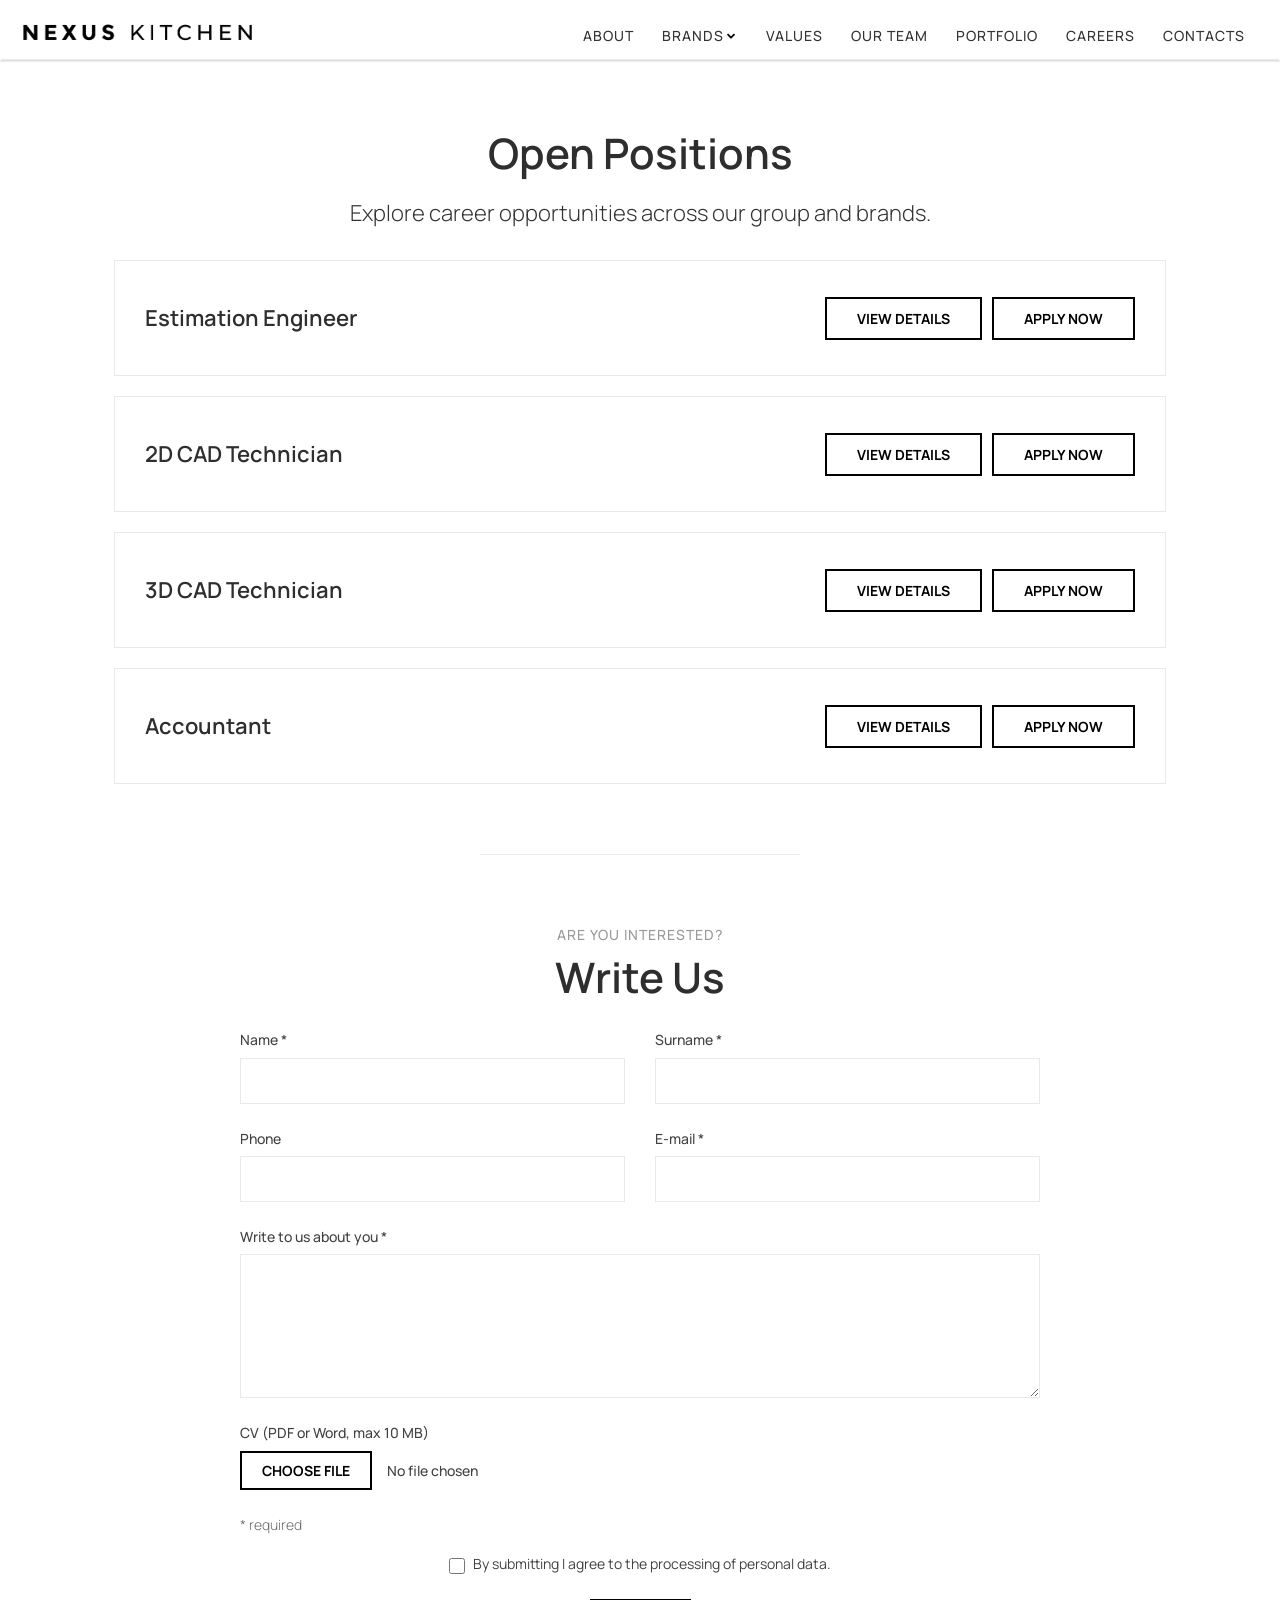
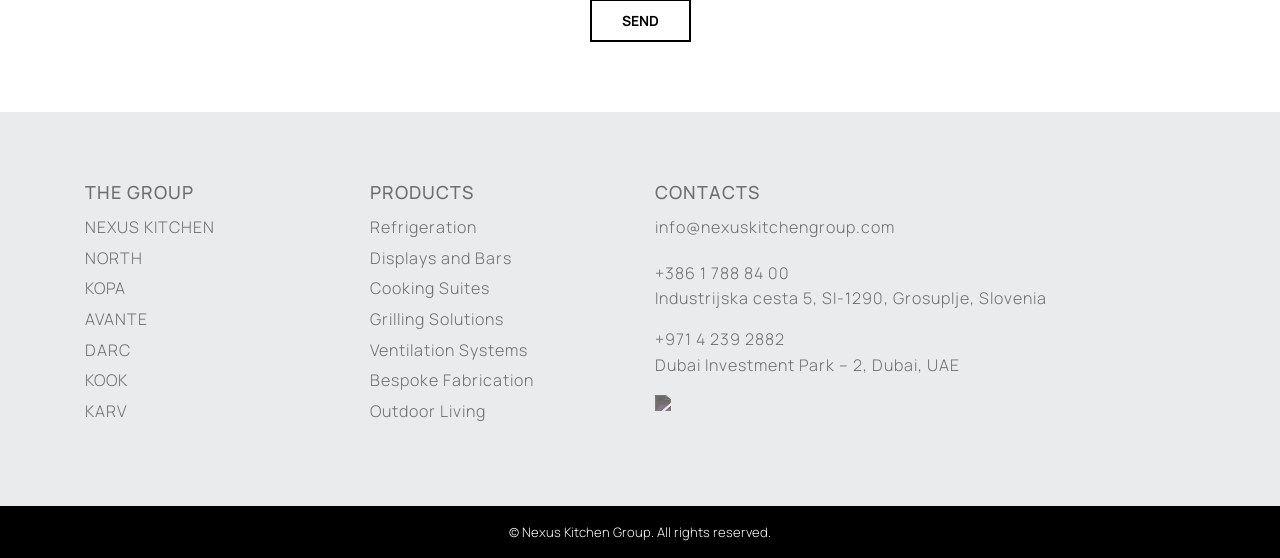
==== career.html @ b84b5b7f "Move open positions and the application form to career.html The home page keeps only the "Build Your" ====
<!DOCTYPE html>
<html lang="en">

<head>
  <meta charset="utf-8" />
  <meta name="viewport" content="width=device-width, initial-scale=1" />
  <meta name="format-detection" content="telephone=no">
  <title>Careers – Nexus Kitchen Group</title>
  <link rel="icon" type="image/x-icon" href="/favicon.ico">
  <link rel="icon" type="image/png" sizes="32x32" href="/favicon-32x32.png">
  <link rel="icon" type="image/png" sizes="192x192" href="/favicon-192x192.png">
  <link rel="apple-touch-icon" href="/apple-touch-icon.png">

  <link rel="stylesheet" href="css/styles-en.css">
  <link rel="stylesheet" href="css/index.css">
  <link rel="stylesheet" href="css/navbar.css">
  <link rel="stylesheet" href="css/career.css">

  <link rel="preconnect" href="https://fonts.googleapis.com">
  <link rel="preconnect" href="https://fonts.gstatic.com" crossorigin>
  <link href="https://fonts.googleapis.com/css2?family=Manrope:wght@200..800&display=swap" rel="stylesheet">
  <link href='https://unpkg.com/boxicons@2.0.7/css/boxicons.min.css' rel='stylesheet'>
  <link rel="stylesheet" href="https://cdnjs.cloudflare.com/ajax/libs/font-awesome/6.4.0/css/all.min.css">

</head>

<body>

  <nav>
    <div class="navbar">

      <div class="logo"><a href="index.html"><img class="main-logo" src="src/logo-n.png"></a></div>
      <i class='bx bx-menu'></i>
      <div class="nav-links">
        <div class="sidebar-logo">
          <span class="logo"><img src="src/logo-n.png" width="200px"></span>
          <i class='bx bx-x'></i>
        </div>
        <ul class="links align-center">
          <li><a href="index.html#about">ABOUT</a></li>
          <li>
            <a href="#" class="">BRANDS</a>
            <i class='bx bxs-chevron-down js-arrow arrow '></i>
            <ul class="js-sub-menu sub-menu">
              <li><a href="index.html#brands">OVERVIEW</a></li>
              <li><a href="index.html#north-card">NORTH</a></li>
              <li><a href="index.html#kopa-card">KOPA</a></li>
              <li><a href="index.html#avante-card">AVANTE</a></li>
              <li><a href="index.html#darc-card">DARC</a></li>
              <li><a href="index.html#kook-card">KOOK</a></li>
              <li><a href="index.html#karv-card">KARV</a></li>
            </ul>
          </li>
          <li><a href="index.html#values">VALUES</a></li>
          <li><a href="index.html#expertise">OUR TEAM</a></li>
          <li><a href="index.html#portfolio">PORTFOLIO</a></li>
          <li><a href="career.html">CAREERS</a></li>
          <li><a href="#contact">CONTACTS</a></li>
        </ul>
      </div>
    </div>
  </nav>

  <!-- Open Positions and the Write Us form; the jobs are listed in js/career.js -->
  <main class="career-page career-page--standalone">

    <div class="empty-space light"></div>

    <!-- OPEN POSITIONS -->
    <section id="openings" class="career-section">
      <h2 class="section-title">Open Positions</h2>
      <p class="details-paragraph">Explore career opportunities across our group and brands.</p>

      <div id="career-jobs"></div>
    </section>

    <div class="line-container">
      <div class="line-divider"></div>
    </div>
    <div class="empty-space light"></div>

    <!-- APPLICATION FORM
      Sent by FormSubmit (formsubmit.co, free), which emails each application, CV attached, to the address
      in "action". The very first submission only triggers a confirmation email to that address; nothing is
      delivered until someone clicks the link in it. Attachments are capped at 10 MB in total.
      js/career.js sends it in the background to FormSubmit's /ajax/ address, so the visitor stays here and
      sees the popup below instead of FormSubmit's own "Thanks!" page. "action" is still the fallback. -->
    <section id="contactform" class="career-section">
      <div class="career-job__tag">Are you interested?</div>
      <h2 class="section-title career-form__title">Write Us</h2>

      <dialog id="career-form-sent" class="career-form__sent">
        <h3 class="career-form__sent-title">Thank you for your application.</h3>
        <p>We have received your message and will get back to you as soon as possible.</p>
        <form method="dialog">
          <button class="brand-details-button">Close</button>
        </form>
      </dialog>
      <p id="career-form-error" class="career-form__error" hidden></p>

      <form class="career-form" action="https://formsubmit.co/info@nexuskitchengroup.com" method="POST"
        enctype="multipart/form-data">
        <input type="hidden" name="_subject" id="career-form-subject" value="New career application – Nexus Kitchen Group">
        <!-- Set by the job's "Apply Now" button; a visitor who scrolls here directly sends the default. -->
        <input type="hidden" name="Position" id="career-form-position" value="General application">
        <input type="hidden" name="_template" value="table">
        <input type="text" name="_honey" class="career-form__honey" tabindex="-1" autocomplete="off">

        <label>Name *
          <input type="text" name="Name" required>
        </label>
        <label>Surname *
          <input type="text" name="Surname" required>
        </label>
        <label>Phone
          <input type="tel" name="Phone">
        </label>
        <label>E-mail *
          <input type="email" name="email" required>
        </label>
        <label class="career-form__wide">Write to us about you *
          <textarea name="About" rows="6" required></textarea>
        </label>
        <label class="career-form__wide">CV (PDF or Word, max 10 MB)
          <input type="file" name="attachment" accept=".pdf,.doc,.docx">
        </label>

        <p class="career-form__wide career-form__note">* required</p>

        <label class="career-form__wide career-form__consent">
          <input type="checkbox" name="Consent" value="Agreed to the processing of personal data" required>
          By submitting I agree to the processing of personal data.
        </label>

        <div class="career-form__wide career-form__actions">
          <button type="submit" class="brand-details-button">Send</button>
        </div>
      </form>
    </section>

    <div class="empty-space light"></div>
  </main>

  <!-- FOOTER -->
  <footer id="contact">
    <div class="footer-wrapper">
      <div class="container">
        <div class="row">
          <div class="col-sm-12 col-xs-12">

            <div class="col-md-3 col-sm-4 col-xs-12">
              <ul class="footer-column">
                <li class="collapsible">
                  <span class="main">The group</span>
                  <i class="icon-plus"></i>
                  <i class="icon-minus"></i>
                  <ul class="block-content">
                    <li><a href="index.html#brands">NEXUS KITCHEN</a></li>
                    <li><a href="https://northrefrigeration.com/" target="_blank">NORTH</a></li>
                    <li><a href="https://www.kopaoven.com/" target="_blank">KOPA</a></li>
                    <li><a href="https://avanteuae.com/" target="_blank">AVANTE</a></li>
                    <li><a href="https://www.darcrefrigeration.com/" target="_blank">DARC</a></li>
                    <li><a href="https://kookpro.com/" target="_blank">KOOK</a></li>
                    <li><a href="https://karvoutdoorliving.com/" target="_blank">KARV</a></li>
                  </ul>
                </li>
              </ul>
            </div>

            <div class="col-md-3 col-sm-4 col-xs-12">
              <ul class="footer-column">
                <li class="collapsible">
                  <span class="main">Products</span>
                  <i class="icon-plus"></i>
                  <i class="icon-minus"></i>
                  <ul class="block-content">
                    <li><a title="Refrigeration" href="index.html#north-card">Refrigeration</a></li>
                    <li><a title="Displays and Bars" href="index.html#darc-card">Displays
                        and
                        Bars</a></li>
                    <li><a title="Cooking Suites" href="index.html#kook-card">Cooking Suites</a></li>
                    <li><a title="Grilling Solutions" href="index.html#kopa-card">Grilling
                        Solutions</a></li>
                    <li><a title="Ventilation Systems" href="index.html#avante-card">Ventilation
                        Systems</a></li>
                    <li><a title="Bespoke Fabrication" href="index.html#kook-card">Bespoke
                        Fabrication</a></li>
                    <li><a title="Outdoor Living" href="index.html#karv-card">Outdoor
                        Living</a></li>

                  </ul>
                </li>
              </ul>
            </div>

            <div class="col-md-6 col-sm-4 col-xs-12">
              <ul class="footer-column">
                <li class="collapsible">
                  <span class="main">Contacts</span>
                  <i class="icon-plus"></i>
                  <i class="icon-minus"></i>
                  <ul class="block-content">
                    <li>
                      <a href="mailto:info@nexuskitchengroup.com">
                        info@nexuskitchengroup.com
                      </a>
                    </li>
                    <li style="padding-top: 20px;"><a class="contact-text" href="tel:+38617888400">+386 1 788 84 00</a>
                    </li>
                    <li style="padding: 0;">
                      <a class="contact-text" href="https://maps.app.goo.gl/wJq1i5UDvdAgU1df9">Industrijska cesta 5,
                        SI-1290, Grosuplje, Slovenia</a>
                    </li>
                    <li style="padding-top: 20px;"><a class="contact-text" href="tel:+97142392882">+971 4 239 2882</a>
                    </li>
                    <li style="padding: 0;">
                      <a class="contact-text" href="https://maps.app.goo.gl/CYjhQkg41fW6Kd7G8">Dubai Investment Park –
                        2, Dubai, UAE</a>
                    </li>
                    <li style="padding-top: 20px;">
                      <a href="https://www.linkedin.com/company/nexus-kitchen-group/" target="_blank" rel="noopener"
                        style="display: flex; width: fit-content;">

                        <img src="https://cdn.jsdelivr.net/npm/simple-icons@v9/icons/linkedin.svg" alt="LinkedIn" style="
        width: 20px !important; 
        height: 20px !important;
        object-fit: contain !important;
        filter: invert(0.60) !important;
      ">
                      </a>
                    </li>
                  </ul>
                </li>
              </ul>
            </div>

          </div>
        </div>
      </div>
    </div>
  </footer>

  <div class="under-footer">
    © Nexus Kitchen Group. All rights reserved.
  </div>
</body>

<script src="js/navbar.js"></script>
<script src="js/footer.js"></script>
<script src="js/career.js"></script>

</html>
---- css/index.css ----
@import url("https://fonts.googleapis.com/css2?family=Manrope:wght@200..800&display=swap");

/* ------------------- */
/* Variables & Globals */
/* ------------------- */
:root {
  --bg-dark: #1e2124;
  --black: #000000;
  --gray-dark: #424242;
  --white: #ffffff;
  --gray: #99999a;
  --content-max: 1100px;
  --side-gutter: 24px;
}

* {
  margin: 0;
  padding: 0;
  box-sizing: border-box;
}

html,
body {
  margin: 0;
  padding: 0;
  background: var(--white);
  color: #111;
  /* font-family: "Manrope", sans-serif; */
  font: 300 14px Manrope, sans-serif;
  line-height: 1.4;
}

a {
  text-decoration: none !important;
}

a:visited {
  color: inherit;
}

/* General Typography - Consolidated from later rules */
body h1,
body h2,
body h3 {
  color: #2e2e2e;
}

h1 {
  margin: 0 0 18px;
  font-weight: 400;
  font-size: 36px;
  line-height: 1.3;
  letter-spacing: 0.2px;
}

/* ------------------- */
/* Generic */
/* ------------------- */
.align-center {
  display: flex;
  align-items: center;
  justify-content: center;
}

.text-center {
  text-align: center;
}

/* ------------------- */
/* Header */
/* ------------------- */
header {
  background: var(--white);
  position: sticky;
  top: 0;
  z-index: 50;
  border-bottom: 1px solid rgba(0, 0, 0, 0.05);
}

.wrap {
  margin: 0 auto;
  padding: 0 20px;
  text-align: center;
}
/* 
.brandbar {
  display: flex;
  align-items: center;
  justify-content: left;
  height: 60px;
} */

/* .brandbar img.logo {
  height: 23px;
  width: auto;
  opacity: 0.95;
} */

/* ------------------- */
/* Hero Section */
/* ------------------- */
.hero {
  background: var(--black);
  text-align: center;
  overflow: hidden;
  margin-top: 60px;
}

.hero img.hero-img {
  width: 100%;
  object-fit: contain;
  object-position: top;
}

.hero-logos {
  display: flex;
  justify-content: space-evenly;
  align-items: center;
  gap: 0;
  flex-wrap: nowrap;
  background-image: url("../src/patterns-v2.webp");
  background-size: auto 100%;
  padding-bottom: 20px;
  padding-top: 20px;
  width: 100vw;
  background-repeat: repeat-x;
  height: 130px; /* TODO: hero-margin  */
}

@media(max-width: 800px){
  .hero-logos {
    height: 80px; /* TODO: hero-margin  */
  }
}

.hero-logos a{
  border: 0px;
}

@media(max-width:1200px){
  .hero-logos {
    padding-bottom: 10px;
    padding-top: 10px;
  }
}

.hero-logos .logo-box {
  display: flex;
  align-items: end;
  justify-content: center;
  border: 0px !important;
}

.hero-logos .logo-box:nth-child(5) {
  margin-right: -30px !important;
}

.hero-logos .logo-box img {
  max-width: 140px;
  object-fit: contain;
  display: block;
  opacity: 0.96;
}

/* ------------------- */
/* Intro Section */
/* ------------------- */
.intro {
  /* Merged properties from multiple definitions */
  background: #202125 !important;
  color: var(--white);
  padding: 0px 100px 0px !important;
  text-align: center;
  margin-top: -1px;
  position: relative;
  border: 0 !important;
  box-shadow: none !important;
  margin-bottom: 0 !important;
}

@media(max-width:1200px){
  .intro{
      padding: 0px 50px 0px !important;
  }
}

@media(max-width: 800px){
  .intro{
    padding: 0px 24px 0px !important;
  }
}

.intro::after {
  content: "";
  position: absolute;
  left: 0;
  right: 0;
  bottom: -1px;
  height: 1px;
  background: var(--bg-dark);
  pointer-events: none;
  display: block;
}

.intro h1,
.intro h2 {
  color: var(--white) !important; /* Override general h1/h2 color */
}

.intro h1 .hline {
  display: inline;
}

.lede {
  /* max-width: 980px; */
  font-weight: 300;
  color: #eaeaea;
  margin-top: 15px;
  margin-bottom: 30px;
  font-size: 22px;
  line-height: 34px;
}

/* ------------------- */
/* Brands Section & Cards */
/* ------------------- */
.brands {
  background: var(--white) !important;
  border-top: 0 !important;
  box-shadow: none !important;
  margin-top: -1px !important; /* Hides any sub-pixel seam */
}

.section-title {
  text-align: center;
  margin: 0 0 20px;
  font-size: 42px;
  font-weight: 600;
  color: #2e2e2e;
}

.section-title .mob-break {
  display: inline;
}

.cards {
  /* The flex property from the later rule is chosen */
  display: flex;
  flex-wrap: wrap;
  justify-content: center;
  text-align: left;
  gap: 0px 48px;
}

.card {
  /* Merged properties from multiple definitions */
  width: 28%;
  text-align: left;
}

.card .product-box {
  height: 240px;
  display: flex;
  align-items: end;
  justify-content: start;
  margin-bottom: 12px;
}

.card .product {
  width: 100%;
  height: auto;
  max-height: 100%;
  max-width: 100%;
  object-fit: contain;
  object-position: left;
}

.card p.desc,
.card .desc {
  margin: 0 0 20px;
  color: #444;
  font-size: 15px;
  line-height: 1.5;
  font-weight: 400;
  text-align: left;
}

.card .brand-lines {
  position: relative;
  margin-top: 6px;
  display: flex;
  flex-direction: column;
  gap: 4px;
  font-size: 14px;
  line-height: 1.55;
  font-weight: 400;
  color: #666666;
}

.card .brand-lines span {
  position: relative;
  display: block;
  margin: 0px 0;
  font-size: 15px;
  color: #6b6b6c;
  line-height: 1.4;
  font-weight: 400;
  letter-spacing: 0.8px;
}

.card-details {
  margin-top: 40px;
}

/* Final, consolidated style for brand bullets */
ul.brand-bullets {
  list-style: none !important;
  margin: 8px 0 0 !important;
  padding: 0 !important;
  text-align: left;
}

ul.brand-bullets li {
  position: relative !important;
  margin: 6px 0 !important;
  padding-left: 16px !important;
  font-size: 15px !important;
  color: #6b6b6c !important;
  line-height: 1.7 !important;
}

ul.brand-bullets li::marker {
  content: none !important;
}

ul.brand-bullets li::before {
  content: "" !important;
  position: absolute !important;
  left: 0 !important;
  top: 50% !important;
  width: 4px !important;
  height: 4px !important;
  border-radius: 50% !important;
  background: #9a9a9a !important;
  transform: translateY(-50%) !important;
}

/* ------------------- */
/* Expertise Section */
/* ------------------- */
.expertise {
  background: var(--bg-dark);
  color: var(--white);
  padding: 40px 0;
}

@media(max-width: 1400px){
  .expertise {
    padding: 20px 0px;
  }
}

@media(max-width: 800px){
  .expertise {
    padding: 1px 0px;
  }
}

.expertise .wrap {
  max-width: var(--content-max);
  margin: 0 auto;
  padding: 0 var(--side-gutter);
}

.expertise h2 {
  margin: 0 0 14px;
  font-size: 30px;
  font-weight: 450;
  color: var(--white) !important; /* Override general h2 color */
}



/* ------------------- */
/* Team Section */
/* ------------------- */
.team-section {
  color: #2e2e2e;
  padding: 40px 0;
}

.team-section .wrapper {
  max-width: var(--content-max);
  margin: 0 auto;
  padding: 0 var(--side-gutter);
}

.team-section h2 {
  margin: 0 0 14px;
  font-size: 30px;
  font-weight: 450;
}

/* .team-section p {
  margin: 0;
  font-size: 16px;
  line-height: 1.6;
}

@media(min-width: 1000px) and (max-width:1100px){
  .team-section p {
    margin: 0;
    font-size: 14px;
    line-height: 1.6;
  }
} */

/* ------------------- */
/* Contact Section */
/* ------------------- */
.contact {
  background: #f5f5f6;
  color: #111;
  padding: 0;
}

.contact .wrap {
  padding-top: 56px;
  padding-bottom: 56px;
  max-width: var(--content-max);
  margin: 0 auto;
  position: relative;
}

.contact h2 {
  margin: 0 0 10px;
  font-size: 30px;
  font-weight: 450;
  color: #2e2e2e;
}

.contact p {
  margin: 0 0 22px;
  font-size: 14px;
  color: var(--gray-dark);
}

.contact .lines {
  font-size: 14px;
  line-height: 1.8;
  font-weight: 400;
  color: #111;
  text-align: left;
  margin-left: 0;
  padding-left: 0;
  margin-bottom: 0px;
}

.contact-logo {
  position: relative;
  display: flex;
  justify-content: center;
  align-items: center;
  width: 100%;
  text-align: center;
  margin: 0 auto;
}

.contact-logo img {
  height: 140px;
  width: auto;
  opacity: 0.8;
}

.contact-text {
  font-size: 12px;
}

.contact a[href^="tel"] {
  color: inherit;
  text-decoration: none;
  font-weight: 500;
  cursor: pointer;
}

.contact a[href^="tel"]:hover,
.contact a[href^="tel"]:focus {
  color: inherit;
  text-decoration: none;
}

/* ------------------- */
/* Footer */
/* ------------------- */
.under-footer {
  background: #000000;
  color: #ffffff;
  text-align: center;
  padding: 16px 10px;
  border-top: 1px solid rgba(0, 0, 0, 0.06);
  font-size: 13px;
}

/* ------------------- */
/* Utilities */
/* ------------------- */
.divider,
hr,
.section-divider {
  /* Hides dividers as per !important rule */
  display: none !important;
  height: 0 !important;
  border: 0 !important;
}

.fa-brands {
  font-size: 30px;
  margin-right: 12px;
  vertical-align: middle;
}

/* ------------------- */
/* Media Queries */
/* ------------------- */

/* Max-width 640px */
@media (max-width: 640px) {
  .cards {
    grid-template-columns: 1fr;
  }
}

/* Max-width 767px */
@media (max-width: 767px) {
  .hero-logos .logo-box:nth-child(3) {
    margin-right: 8px !important;
  }
  .hero-logos .logo-box:nth-child(5) {
    margin-right: -12px !important;
  }
  
  .hero-logos .logo-box img {
    max-width: 50px;
    opacity: 0.98;
  }

}

/* Max-width 768px */
@media (max-width: 768px) {
  .wrap {
    padding: 0 16px;
  }
  .brands .wrap {
    max-width: 100%;
  }

  /* Hero Logos */
  .hero-logos {
    gap: 10px;
    justify-content: space-evenly;
  }

  /* Intro */
  .intro h1 {
    font-size: 30px;
    line-height: 1.3;
  }
  .intro h1 .hline {
    display: block;
  }

  /* Cards Grid */
  .cards {
    display: grid;
    grid-template-columns: repeat(2, minmax(0, 1fr));
    gap: 28px 16px;
    justify-items: start;
    text-align: left;
  }
  .card {
    width: auto;
  }
  .card .product-box {
    height: 36vw;
    margin-bottom: 10px;
  }

  .card .desc,
  .card .brand-bullets li {
    line-height: 1.5;
  }
  .card .brand-bullets li {
    padding-left: 10px;
  }
  .card .brand-bullets li::before {
    /* Note: This is overridden by the forced tiny bullets rule */
    font-size: 11px;
  }
}

/* Max-width 900px */
@media (max-width: 900px) {
  .contact-logo img {
    height: 100px;
  }
}

/* Max-width 1000px */
@media (max-width: 1000px) {
  .cards {
    grid-template-columns: repeat(2, 1fr);
  }
}

/* Max-width 1024px */
@media (max-width: 1024px) {
  .hero-logos img {
    height: 35px;
  }
}

@media (max-width: 767px) {
  .hero-logos img {
    height: 25px;
  }
}

/* Min-width 1024px */
@media (min-width: 1024px) {
  .hero img.hero-img {
    width: 100%;
    object-fit: contain;
    object-position: center;
    display: block;
  }
}

/* Min-width 1500px */
@media (min-width: 1500px) {
  /* .hero {
    height: calc(100vh) !important;
  } */
}

.empty-space {
  height: 70px;
}

@media (max-width: 1024px) {
  .empty-space {
    height: 70px;
  }
}

@media (max-width: 768px) {
  .empty-space {
    height: 30px;
  }
}
.flickity-page-dots {
  bottom: 20px;
}

.brand-container {
  margin: 0 auto;
  background: white;
  overflow: hidden;
}

.component {
  display: grid;
  grid-template-columns: 3fr 3fr 1fr;
  min-height: 400px;
}

.left-section {
  grid-column: 1 / 2;
  display: grid;
  grid-template-rows: auto auto 1fr;
  background-color: #fff;
}

.title {
  font-size: 36px;
  font-weight: 600;
  line-height: 1.1;
  color: #1a1a1a;
}

.subtitle {
  font-size: 18px;
  color: #666;
  margin-bottom: 18px;
}

.brand-image-wrapper {
  overflow: hidden;
  aspect-ratio: 1 / 1;
  max-width: 700px;
}

@media(max-width:1200px){
  .brand-image-wrapper{
    max-width: 100%;
  }
}

.brand-image-wrapper img {
  width: 100%;
  object-fit: contain;
}

.right-section {
  grid-column: 2 / 3;
  padding: 0px 60px;
  display: grid;
  grid-template-rows: 1fr auto;
  align-content: center;
  align-items: center;
}

/* @media(min-width: 1200px){
  .brand-image-wrapper img {
    object-fit: cover;
    object-position: right;
    height: 700px;
  }
} */

@media(min-width: 1200px){
  .brand-image-wrapper img {
    /* object-fit: cover; */
    object-position: left;
  }
}
.paragraph {
  font-size: 22px;
  line-height: 34px;
  color: #444;
  margin-bottom: 30px;
  text-align: center;
}

/* Mobile styles */
@media (max-width: 1200px) {
  .component {
    grid-template-columns: 1fr;
    grid-template-rows: auto auto auto auto auto;
  }

  .left-section,
  .right-section {
    width: 100%;
  }

  /* Reorder for mobile: paragraph, button, title, subtitle, image */
  .right-section {
    grid-column: 1;
    grid-row: 1 / 3;
    padding: 30px 20px;
  }

  .left-section {
    grid-column: 1;
    grid-row: 3 / 6;
    margin-top: 80px;
  }

  .title {
    font-size: 28px;
    margin-bottom: 10px;
    padding-left: 0px;
  }

  .subtitle {
    font-size: 16px;
    margin-bottom: 20px;
    padding-left: 0px;
  }

  .image-wrapper {
    min-height: 200px;
  }
}

    @media (max-width: 767px) {
      .icon-minus {
        opacity: 0;
        pointer-events: none;
      }

      .icon-plus {
        opacity: 1;
      }

      .collapsible.active .icon-plus {
        opacity: 0;
      }

      .collapsible.active .icon-minus {
        opacity: 1;
      }

      .icon-plus,
      .icon-minus {
        transition: opacity 0.3s ease;
      }

      .block-content {
        max-height: 0;
        overflow: hidden;
        opacity: 0;
        transition: max-height 0.4s ease, opacity 0.3s ease;
      }

      .collapsible.active .block-content {
        max-height: 500px;
        opacity: 1;
        display: flex;
        flex-direction: column;
        align-items: center;
      }

      .main {
        cursor: pointer;
      }
    }

    .logo{
      width: 100%;
    }
    @media(min-width: 1200px)
{
  .connecting-class{
    max-width: 850px;
    line-height: 1.2;
    text-align:center;
  }
}

.area-title {
    font-size: 24px;
    line-height: 36px;
    font-weight: 700;
}

.area-content{
  font-size: 18px;
  line-height: 26px;
}

.collaboration-paragraph{
  max-width: 900px; 
  padding: 0 0px;
}

.details-paragraph{
  margin-bottom: 30px;
  font-size: 22px;
  line-height: 34px;
  color: #333 !important;
}

@media(max-width: 1200px){
  .details-paragraph{
    padding-right: 25px;
  }
}

@media(max-width: 767px){
  .details-paragraph{
    text-align: center;
  }
}



.brand-details-button{
    border: 2px solid #000;
    padding: 10px 30px;
    cursor: pointer;
    color: #000;
    font-size: 14px;
    line-height: 19px;
    text-transform: uppercase;
    text-decoration: none;
    font-weight: 700;
    position: relative;
    background-color:#fff;
}

.brand-details-button:hover{
  color: #fff;
  background-color:#000;
  transition: all 0.3s ease;
}

@media (max-width: 1023px) {
  .lede{
    font-size: 18px;
    line-height: 30px;
  }
}

@media(max-width: 1200px){
  .details-paragraph{
    font-size: 18px;
  }
}
.right-section-div{
  display: flex;
  flex-direction: column; 
  justify-content: start;
}

@media(max-width:800px){
  .right-section-div{
    align-items: center;
  }
}

.about-title{
  text-align: left;
  color: #fff;
}

@media(max-width: 767px)
{
  .about-title{
    text-align: center;
  }
}

@media(max-width: 800px){
  .about-text{
    padding-top: 40px;
  }
}

.nexus-brands-title{
  font-size: 36px;
  font-weight: 600;
  line-height: 1.1;
}

.nexus-brands-subtitle{
  font-size: 22px;
  line-height: 34px;
}

@media(max-width:1200px){
  .nexus-brands-title{
    font-size: 30px;
  }

.nexus-brands-subtitle{
    font-size: 18px;
    line-height: 30px;
  }
}

@media(max-width:767px){
  .nexus-brands-title{
    font-size: 30px;
    line-height: 36px;
  }
}

@media(min-width: 767px){
  .right-section-div{
    align-items: start;
  }
}

.slider-title{
  font-size: 44px;
  line-height: 54px;
  letter-spacing: 1px;
  text-align: center;
  font-weight: 600;
  margin-bottom: 20px !important;
  padding-top: 110px !important;
}

@media(max-width:1200px){
  .slider-title{
      padding-top: 70px !important;
  }
}
@media(max-width:767px){
  .slider-title{
      padding-top: 50px !important;
  }
}

@media(max-width: 767px){
  .slider-title{
    font-size: 36px;
    line-height: 42px;
  }
}

.slider-paragraph{
  font-size: 22px;
  line-height: 34px;
  font-weight: 300;
}

@media(max-width: 767px){
  .slider-paragraph{
    font-size: 18px;
    line-height: 30px;
  }
}

.collaboration-divider{
  text-align: center;
  height: 50px;
}

@media(max-width:1200px){
  .collaboration-divider{
    height: 30px;
  }
}

.footer-wrapper .footer-column ul li {
  padding: 5px 0;
}

.funnel-container {
  width: 100%;
  max-width: 1100px; 
  margin: 0 auto;
  overflow: hidden; /* Clears floats */
}

.shape-left {
  float: left;
  width: 10%; 
  height: 200px; 
  shape-outside: polygon(0 0, 100% 100%, 0 100%);
  clip-path: polygon(0 0, 100% 100%, 0 100%);
}


.shape-right {
  float: right;
  width: 10%; 
  height: 200px; 
  shape-outside: polygon(100% 0, 0 100%, 100% 100%);
  clip-path: polygon(100% 0, 0 100%, 100% 100%);
}

.funnel-text {
  color: #ffffff;
  font-size: 26px;
  font-weight: 200;
  text-align: center;
  margin: 0;
}

@media(max-width: 800px){
  .funnel-text 
  {
    font-size: 18px;
    line-height: 1.6;
  }
}

.brand-slogan {
  text-align: center;
  box-sizing: border-box;
  margin: 0;
  color: "#ffffff";
  font-weight: 600;
  font-size: clamp(1.5rem, 2.5vw + 1rem, 2.625rem);
  line-height: 1.2;
  padding-top: 18px;     /* TODO: hero-margin  */
}

@media(max-width: 800px){
  .brand-slogan{
    font-size: 30px;
    padding-top: 15px; /* TODO: hero-margin  */
  }
}

.brand-slogan__line {
  display: block; 
}

@media (min-width: 1200px) {
  .brand-slogan__line {
    display: inline;
    font-size: 42px;
  }
}

.line-container{
  width: 100%;
  display: flex;
  align-items: center;
  justify-content: center;
}
.line-divider{
  margin-top: 50px;
  background-color: #e9e9ea ;
  width: 25%;
  height: .5px;
}

@media(max-width: 1200px){
  .line-divider{
    width: 40%;
  }
}

/* 
-------------------------
CEO SECTION 
-------------------------
*/
/* 
   Container: Establishes the stacking context.
   We use min-height to ensure it looks good even with little text,
   but let padding dictate the actual height based on content.
*/
.ceo-hero-section {
  position: relative;
  width: 100%;
  height: 800px;
  display: flex;
  align-items: end;
  justify-content: center;
  padding: 80px 20px; /* Top/Bottom padding ensures text doesn't hit edges */
  overflow: hidden;
  box-sizing: border-box;
}

/* 
   Background Wrapper: positioned absolutely behind the content.
   inset: 0 is a modern shorthand for top:0; right:0; bottom:0; left:0;
*/
.ceo-hero-bg {
  position: absolute;
  inset: 0; 
  z-index: 0;
  background-color: var(--bg-dark);
}

/* 
   The Image: Covers the area without distortion.
*/
.ceo-hero-bg img {
  width: 100%;
  height: 100%;
  object-fit: cover; 
  object-position: center; 
}

.ceo-hero-overlay {
  position: absolute;
  inset: 0;
  background: linear-gradient(to right, rgba(0,0,0,0.4), rgba(0,0,0,0.2));
}

/* 
   Content: Position relative to sit ON TOP of the absolute background 
*/
.ceo-msg-content {
  position: relative;
  z-index: 1; 
  max-width: 1200px; 
  text-align: center; 
  color: #fff;
  font-weight: 400;
  font-size: 26px;
  line-height: 1.6;
  padding-right: 25px;
  padding-left: 25px;
}

/* Footer Styling */
.ceo-msg-footer {
  margin-top: 40px;
  font-size: 18px;
  font-weight: 500;
}

/* --- Quote Decorations (Refined) --- */
.ceo-msg-content > p:first-of-type {
  position: relative;
  display: inline-block; /* Helps keeps quotes tight to text */
  margin-bottom: 0;
}

.ceo-msg-content > p:first-of-type::before {
  content: "\201F";
  position: absolute;
  top: -40px;
  left: -40px; /* Moved outside the text flow slightly */
  font-family: Georgia, serif;
  font-size: 5rem;
  color: rgba(255, 255, 255, 0.3); /* Subtle opacity looks more premium */
}

.ceo-msg-content > p:first-of-type::after {
  content: "\201D";
  position: absolute;
  bottom: -60px;
  right: -20px;
  font-family: Georgia, serif;
  font-size: 5rem;
  line-height: 1;
  color: rgba(255, 255, 255, 0.3);
}

/* --- Mobile Responsiveness --- */
@media (max-width: 768px) {
  .ceo-hero-section {
    padding: 60px 20px;
    align-items: center;
    height: auto;
  }
  
  .ceo-msg-content {
    font-size: 20px;
    line-height: 1.5;
    text-align: left; 
  }

  /* Adjust quotes for smaller screens */
  .ceo-msg-content > p:first-of-type::before {
    top: -30px;
    left: -10px;
    font-size: 3rem;
  }
  
  .ceo-msg-content > p:first-of-type::after {
    bottom: -40px;
    right: 0;
    font-size: 3rem;
  }
}
/* 
-------------------------
END CEO SECTION 
-------------------------
*/


@media(max-width: 800px){
  .md-divider{
    display: none;
  }
}

.about-container{
  display: flex;
  align-items: center;
  justify-content: start;
  gap: 60px;
  padding-left: 50px;
  padding-right: 50px;
}

@media(min-width: 1550px){
  .about-container{
     padding-right: 120px;
  }
}


.about-text{
  padding: 50px 20px;
}

.about-image{
  width: 700px;
  position: relative;
}


.about-content-2{
  flex: 1;
  max-width: 700px;
}

.about-image img{
  width: 100%;
  height: 100%;
  object-fit: contain;
}
.about-title{
  margin-bottom: 35px;
}


/* Triggers on screens less than 1400px */
@media screen and (max-width: 1399px) {

  .about-container {
    /* Stacks items vertically. 'reverse' puts the first HTML item (image) at the bottom */
    flex-direction: column-reverse; 
    align-items: center; /* Centers the items horizontally */
    gap: 40px; /* Adjust gap as needed for mobile */
    padding-bottom: 50px;
    padding: 0px;
  }

  .about-content-2 {
    /* Full width */
    width: 100%;
    max-width: 100%; 
    
    /* Reset the top padding from desktop view */
    padding-top: 0;
    padding: 20px 10px;
    
    /* Center the text inside */
    text-align: center;
  }
  .about-title{
    padding-top: 20px;
     text-align: center;
  }

  .about-image {
    /* Full width */
    width: 100%;
    max-width: 100%;
    
    /* Ensure image container centers its content if needed */
    display: flex;
    justify-content: center;
  }
  
  /* Optional: Ensure the image doesn't get pixelated if it stretches too wide */
  .about-image img {
    max-width: 100%;
    height: auto;
  }
}

@media(max-width: 800px){
  .about-title{
    padding-top: 30px;
  }
  .about-content-2 {
    padding: 0px 10px;
  }
}

@media (max-width: 800px) {
    .slider-paragraph {
        min-height: 14rem; 
        display: flex;
        flex-direction: column;
        justify-content: start;
    }

    .slider-title{
      min-height: 6rem;
    }
  }


.bio-divider{
  height: 10px;
}

@media(min-width: 1500px){
  .slick-track{
    height: 1000px;
  }
}

@media (min-width: 1500px) {
  #gallery-carousel-2 .slick-slide {
      height: 100% !important; 
  }
}
  @media (max-width: 800px) {
     #gallery-carousel-2 .slider-title {
        min-height: 140px !important; 
    }
  }
  @media (max-width: 800px) {
     #gallery-carousel-2 .slider-paragraph {
        min-height: 100% !important; 
        display: flex;
        flex-direction: column;
        justify-content: start;
    }
}
/* 
-------------------------
END
-------------------------
*/

.slider-brand {
  font-size: 20px;
  color: #a5a5a5;
  font-weight: 300;
  line-height: 34px;
}

@media(max-width: 767px){
  .slider-brand{
    font-size: 16px !important;
    line-height: 30px;
  }
}

.collaboration-paragraph {
  height: 200px;
}

@media(min-width:800px){
  .collaboration-paragraph {
    height: 150px;
  }
}
---- css/navbar.css ----
nav{
  position: fixed;
  top: 0;
  left: 0;
  width: 100%;
  height: 60px;
  background: #fff;
  box-shadow: 0 1px 2px rgba(0, 0, 0, 0.2);
  z-index: 99;
}
nav .navbar{
  height: 100%;
  width: 100%;
  display: flex;
  align-items: center;
  justify-content: space-between;
  margin: auto;
  padding: 0 20px;
}
.navbar .logo a{
  font-size: 30px;
  color: #fff;
  text-decoration: none;
  font-weight: 600;
}
nav .navbar .nav-links{
  line-height: 70px;
  height: 100%;
  width: 100%;
}

nav .navbar .links{
  display: flex;
}
nav .navbar .links li{
  position: relative;
  display: flex;
  align-items: center;
  justify-content: space-between;
  list-style: none;
  padding: 0 14px;
}

nav .navbar .links li a{
  height: 100%;
  white-space: nowrap;
  color: #333;
  font-size: 14px;
  font-weight: 500;
  text-transform: uppercase;
  letter-spacing: 1px;
  cursor: pointer;
}

@media(max-width: 1200px){
  nav .navbar .links li a{
    font-weight: 600;
  }
}
.links li:hover .htmlcss-arrow,
.links li:hover .js-arrow{
  transform: rotate(180deg);
  }

nav .navbar .links li .arrow{
  height: 100%;
  line-height: 70px;
  text-align: center;
  display: inline-block;
  color: #000000;
  transition: all 0.3s ease;
}
nav .navbar .links li .sub-menu{
  position: absolute;
  top: 70px;
  left: 0;
  line-height: 40px;
  background: #ffffff;
  box-shadow: 0 1px 2px rgba(0, 0, 0, 0.2);
  border-radius: 0 0 4px 4px;
  display: none;
  z-index: 2;
}
nav .navbar .links li:hover .htmlCss-sub-menu,
nav .navbar .links li:hover .js-sub-menu{
  display: block;
}
.navbar .links li .sub-menu li{
  padding: 0 22px;
  border-bottom: 1px solid rgba(255,255,255,0.1);
}
.navbar .links li .sub-menu a{
  /* color: #fff; */
  font-size: 15px;
  font-weight: 500;
}
.navbar .links li .sub-menu .more-arrow{
  line-height: 40px;
}
.navbar .links li .htmlCss-more-sub-menu{
  /* line-height: 40px; */
}
.navbar .links li .sub-menu .more-sub-menu{
  position: absolute;
  top: 0;
  left: 100%;
  border-radius: 0 4px 4px 4px;
  z-index: 1;
  display: none;
}
.links li .sub-menu .more:hover .more-sub-menu{
  display: block;
}
.navbar .search-box{
  position: relative;
   height: 40px;
  width: 40px;
}
.navbar .search-box i{
  position: absolute;
  height: 100%;
  width: 100%;
  line-height: 40px;
  text-align: center;
  font-size: 22px;
  color: #fff;
  font-weight: 600;
  cursor: pointer;
  transition: all 0.3s ease;
}
.navbar .search-box .input-box{
  position: absolute;
  right: calc(100% - 40px);
  top: 80px;
  height: 60px;
  width: 300px;
  background: #3E8DA8;
  border-radius: 6px;
  opacity: 0;
  pointer-events: none;
  transition: all 0.4s ease;
}
.navbar.showInput .search-box .input-box{
  top: 65px;
  opacity: 1;
  pointer-events: auto;
  background: #3E8DA8;
}
.search-box .input-box::before{
  content: '';
  position: absolute;
  height: 20px;
  width: 20px;
  background: #3E8DA8;
  right: 10px;
  top: -6px;
  transform: rotate(45deg);
}
.search-box .input-box input{
  position: absolute;
  top: 50%;
  left: 50%;
  border-radius: 4px;
  transform: translate(-50%, -50%);
  height: 35px;
  width: 280px;
  outline: none;
  padding: 0 15px;
  font-size: 16px;
  border: none;
}
.navbar .nav-links .sidebar-logo{
  display: none;
}
.navbar .bx-menu{
  display: none;
}
@media (max-width:920px) {
  nav .navbar{
    max-width: 100%;
    padding: 0 25px;
  }

  nav .navbar .logo a{
    font-size: 27px;
  }
  nav .navbar .links li{
    padding: 0 10px;
    white-space: nowrap;
  }
  nav .navbar .links li a{
    font-size: 15px;
  }
}
@media (max-width:850px){
  .navbar .bx-menu{
    display: block;
  }
  nav .navbar .nav-links{
    position: fixed;
    top: 0;
    right: -100%;
    display: block;
    width: 100%;
    background:  #ffffff;
    line-height: 40px;
    padding: 20px;
    box-shadow: 0 5px 10px rgba(0, 0, 0, 0.2);
    transition: all 0.5s ease;
    z-index: 1000;
  }
  .navbar .nav-links .sidebar-logo{
    display: flex;
    align-items: center;
    justify-content: space-between;
  }
  .sidebar-logo .logo-name{
    font-size: 25px;
    color: #fff;
  }
    .sidebar-logo  i,
    .navbar .bx-menu{
      font-size: 25px;
      color: #000000;
    }
  nav .navbar .links{
    display: block;
    margin-top: 20px;
  }
  nav .navbar .links li .arrow{
    line-height: 40px;
  }
nav .navbar .links li{
    display: block;
  }
nav .navbar .links li .sub-menu{
  position: relative;
  top: 0;
  box-shadow: none;
  display: none;
}
nav .navbar .links li .sub-menu li{
  border-bottom: none;

}
.navbar .links li .sub-menu .more-sub-menu{
  display: none;
  position: relative;
  left: 0;
}
.navbar .links li .sub-menu .more-sub-menu li{
  display: flex;
  align-items: center;
  justify-content: space-between;
}
.links li:hover .htmlcss-arrow,
.links li:hover .js-arrow{
  transform: rotate(0deg);
  }
  .navbar .links li .sub-menu .more-sub-menu{
    display: none;
  }
  .navbar .links li .sub-menu .more span{
    /* background: red; */
    display: flex;
    align-items: center;
    /* justify-content: space-between; */
  }

  .links li .sub-menu .more:hover .more-sub-menu{
    display: none;
  }
  nav .navbar .links li:hover .htmlCss-sub-menu,
  nav .navbar .links li:hover .js-sub-menu{
    display: none;
  }
.navbar .nav-links.show1 .links .htmlCss-sub-menu,
  .navbar .nav-links.show3 .links .js-sub-menu,
  .navbar .nav-links.show2 .links .more .more-sub-menu{
      display: block;
    }
    .navbar .nav-links.show1 .links .htmlcss-arrow,
    .navbar .nav-links.show3 .links .js-arrow{
        transform: rotate(180deg);
}
    .navbar .nav-links.show2 .links .more-arrow{
      transform: rotate(90deg);
    }
}

.main-logo{
  height: 23px;
}

@media(max-width: 850px){
  .main-logo{
    width: 200px;
    height: 20px;
  }
}
---- css/career.css ----
/* Careers section of index.html. Sizes, weights and colours reuse the home page theme in css/index.css. */
.career-hero {
  background: var(--bg-dark);
  padding: 110px 24px;
  text-align: center;
}

.career-hero .brand-slogan {
  color: var(--white);
  padding-top: 0;
}

.career-hero .lede {
  max-width: 700px;
  margin: 15px auto 30px;
}

.career-section {
  max-width: var(--content-max);
  margin: 0 auto;
  padding: 0 var(--side-gutter);
  text-align: center;
}

.career-section .details-paragraph {
  margin-bottom: 30px;
}

/* index.css has a:visited { color: inherit }, which would turn a visited
   button white on the dark hero. Restate the button colours for links. */
.career-page a.brand-details-button {
  display: inline-block;
  color: #000;
}

.career-page a.brand-details-button:hover {
  color: #fff;
}

.career-job {
  border: 1px solid #e9e9ea;
  padding: 30px;
  margin-bottom: 20px;
  text-align: left;
}

.career-job__head {
  display: flex;
  align-items: center;
  justify-content: space-between;
  gap: 20px;
  cursor: pointer;
}

.career-job__actions {
  display: flex;
  flex-shrink: 0;
  gap: 10px;
}

/* Open/close animates the row height from 0fr to 1fr; the inner div must clip, or the text shows while closed. */
.career-job__details {
  display: grid;
  grid-template-rows: 0fr;
  transition: grid-template-rows 0.3s ease;
}

.career-job.is-open .career-job__details {
  grid-template-rows: 1fr;
}

.career-job__details > div {
  overflow: hidden;
}

.career-job__body {
  border-top: 1px solid #e9e9ea;
  margin-top: 25px;
  padding-top: 25px;
  font-size: 16px;
  line-height: 26px;
  color: var(--gray-dark);
}

.career-job__body strong {
  font-weight: 700;
  color: #2e2e2e;
}

/* The Word files' four heading sizes: 24pt, 18pt, 13.5pt, and bold at body size. */
.career-job__body .career-doc__h1,
.career-job__body .career-doc__h2,
.career-job__body .career-doc__h3,
.career-job__body .career-doc__h4 {
  font-weight: 700;
  color: #2e2e2e;
}

.career-job__body .career-doc__h1 {
  font-size: 28px;
  line-height: 38px;
}

.career-job__body .career-doc__h2 {
  font-size: 22px;
  line-height: 32px;
  margin-bottom: 15px;
}

.career-job__body .career-doc__h3 {
  font-size: 18px;
  margin: 25px 0 8px;
}

.career-job__body .career-doc__h4 {
  margin: 15px 0 6px;
}

.career-job__body p {
  margin: 0 0 10px;
}

.career-job__body ul,
.career-job__body ol {
  margin: 0 0 10px;
  padding-left: 20px;
}

.career-job__tag {
  font-size: 14px;
  font-weight: 500;
  letter-spacing: 1px;
  text-transform: uppercase;
  color: var(--gray);
}

.career-job__title {
  font-size: 22px;
  line-height: 34px;
  font-weight: 600;
  margin: 10px 0;
}

.career-empty {
  font-size: 14px;
  color: #6b6b6c;
}

.career-form__title {
  margin-top: 10px;
}

.career-form {
  display: grid;
  grid-template-columns: 1fr 1fr;
  gap: 20px 30px;
  max-width: 800px;
  margin: 30px auto 0;
  text-align: left;
}

.career-form label {
  display: flex;
  flex-direction: column;
  gap: 8px;
  font-size: 14px;
  font-weight: 500;
  color: var(--gray-dark);
}

.career-form input[type="text"],
.career-form input[type="tel"],
.career-form input[type="email"],
.career-form textarea {
  font: inherit;
  font-weight: 400;
  color: #000;
  border: 1px solid #e9e9ea;
  padding: 12px 14px;
  outline: none;
}

.career-form input:focus,
.career-form textarea:focus {
  border-color: #000;
}

.career-form textarea {
  resize: vertical;
}

/* Same look as .brand-details-button in css/index.css; the browser's own file button ignores the page font. */
.career-form input[type="file"]::file-selector-button {
  font: inherit;
  font-size: 14px;
  line-height: 19px;
  font-weight: 700;
  text-transform: uppercase;
  color: #000;
  background-color: #fff;
  border: 2px solid #000;
  padding: 8px 20px;
  margin-right: 15px;
  cursor: pointer;
  transition: all 0.3s ease;
}

.career-form input[type="file"]::file-selector-button:hover {
  color: #fff;
  background-color: #000;
}

.career-form input[type="checkbox"] {
  accent-color: #000;
  width: 16px;
  height: 16px;
  cursor: pointer;
}

.career-form__wide {
  grid-column: 1 / -1;
}

.career-form__note {
  margin: 0;
  font-size: 14px;
  color: #6b6b6c;
}

.career-form .career-form__consent {
  flex-direction: row;
  align-items: center;
  justify-content: center;
  font-weight: 400;
}

.career-form__actions {
  text-align: center;
}

/* Spam trap: bots fill it, people never see it. FormSubmit drops any submission where it has a value. */
.career-form__honey {
  display: none;
}

/* Popup shown after sending; same border, type and button as the job cards. */
.career-form__sent {
  margin: auto; /* the site's global reset sets margin 0, which pins a dialog to the top-left */
  max-width: 520px;
  width: calc(100% - 48px);
  padding: 40px 30px;
  border: 1px solid #e9e9ea;
  text-align: center;
  color: var(--gray-dark);
}

.career-form__sent::backdrop {
  background: rgba(30, 33, 36, 0.6); /* --bg-dark; custom properties do not reach ::backdrop in every browser */
}

.career-form__sent .career-form__sent-title {
  font-size: 22px;
  line-height: 34px;
  font-weight: 600;
  color: #2e2e2e;
  margin: 0 0 10px;
}

.career-form__sent p {
  margin: 0 0 25px;
}

.career-form__error {
  max-width: 800px;
  margin: 30px auto 0;
  padding: 15px 20px;
  border: 1px solid #000;
  font-weight: 500;
}

@media (max-width: 1200px) {
  .career-hero {
    padding: 70px 24px;
  }
}

@media (max-width: 767px) {
  .career-hero {
    padding: 50px 24px;
  }

  .career-job {
    padding: 24px;
  }

  .career-job__head {
    flex-direction: column;
    align-items: flex-start;
  }

  .career-job__actions {
    flex-wrap: wrap;
  }

  .career-form {
    grid-template-columns: 1fr;
  }
}

/* career.html has no dark hero band under the fixed header, so the page itself clears it. */
.career-page--standalone {
  margin-top: 60px;
}
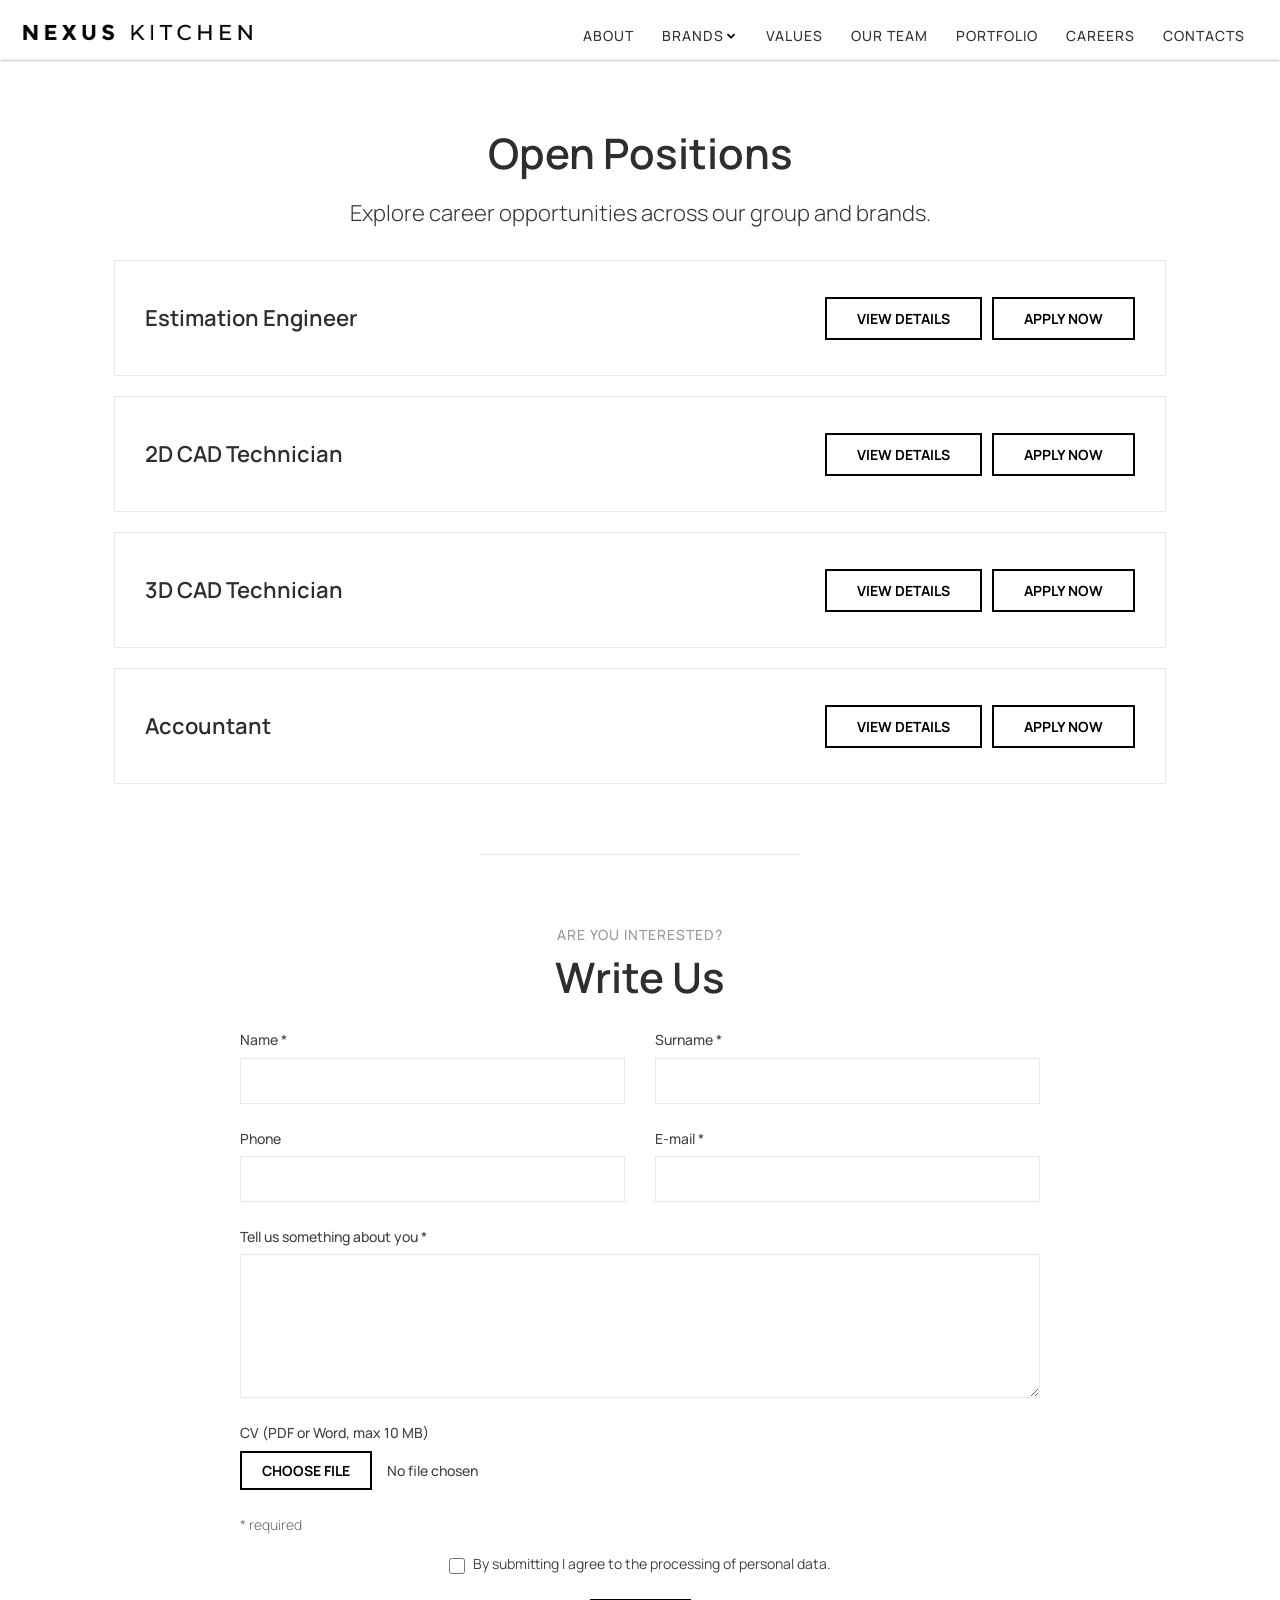
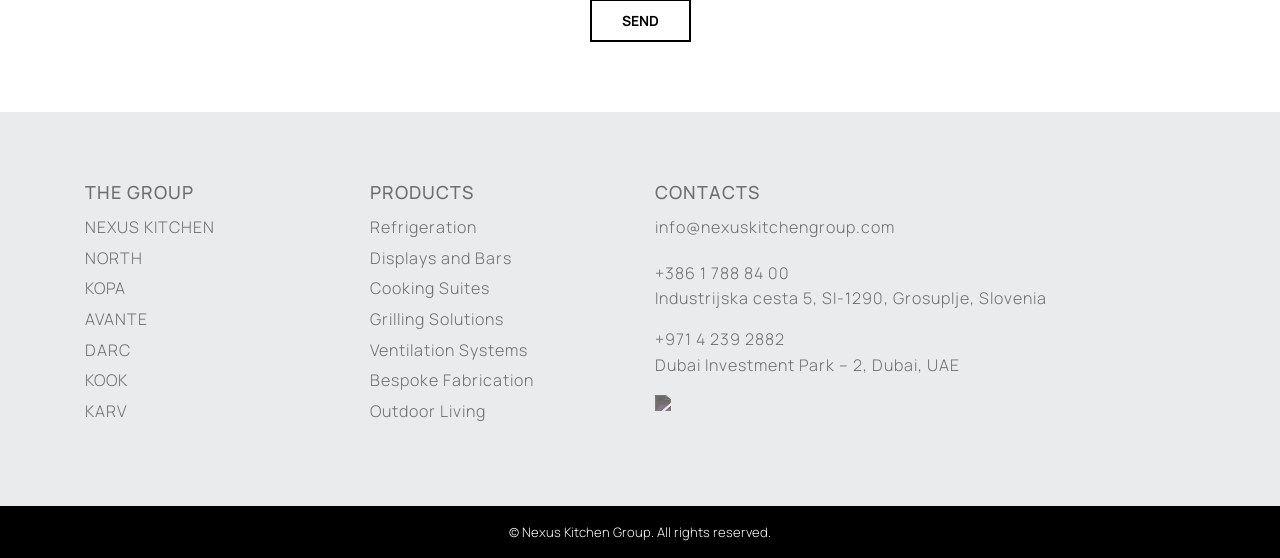
==== commit e4aa57ce: "Careers form: relabel the about-you field Co-Authored-By: Claude Opus 5.5 <noreply@anthropic.com>" ====
--- a/career.html
+++ b/career.html
@@ -118,7 +118,7 @@
         <label>E-mail *
           <input type="email" name="email" required>
         </label>
-        <label class="career-form__wide">Write to us about you *
+        <label class="career-form__wide">Tell us something about you *
           <textarea name="About" rows="6" required></textarea>
         </label>
         <label class="career-form__wide">CV (PDF or Word, max 10 MB)
